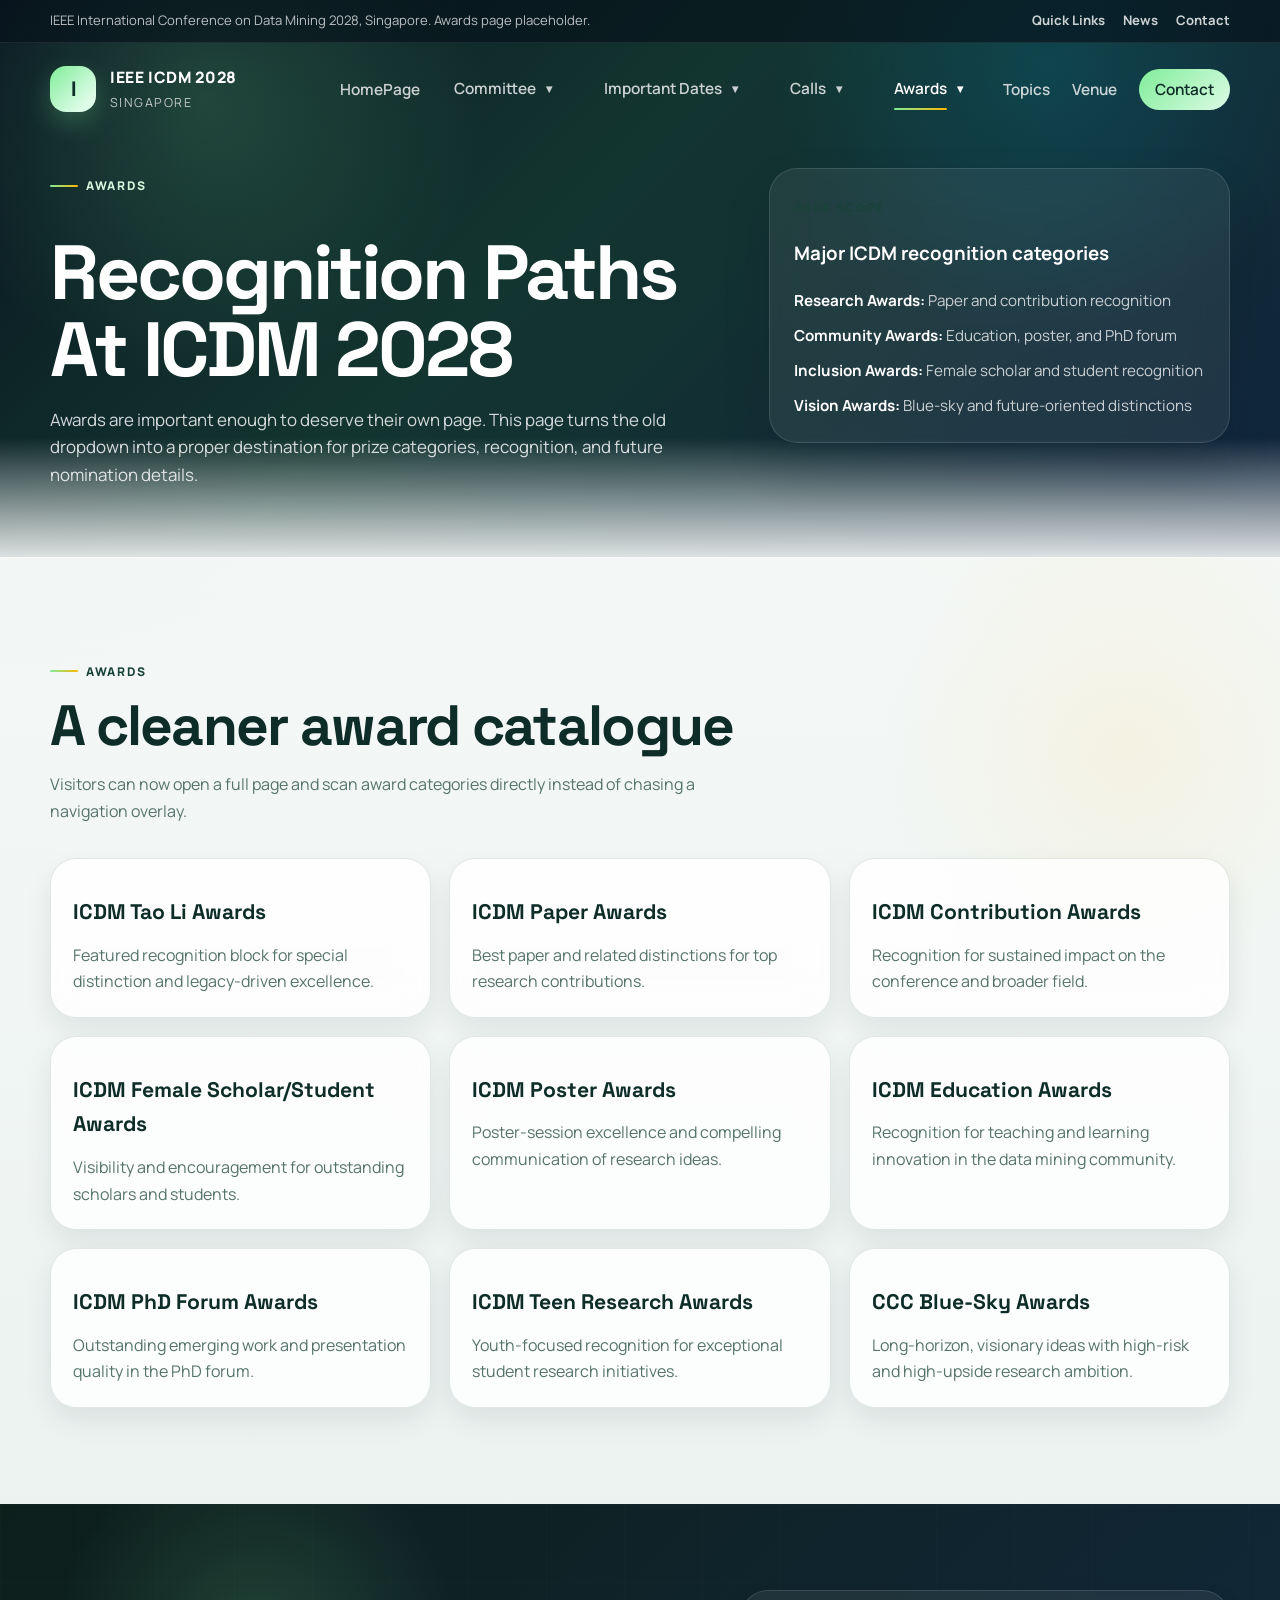
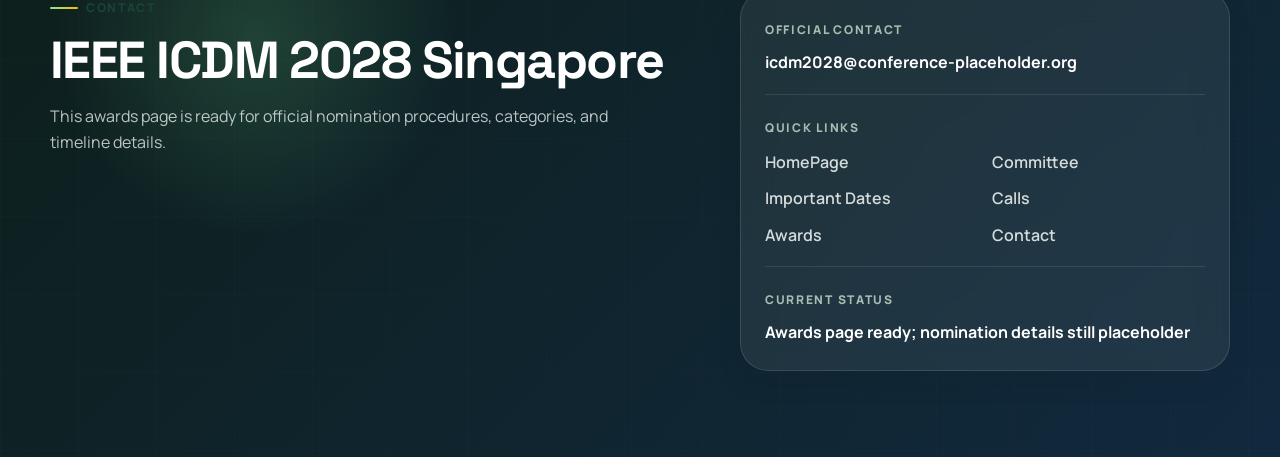
==== awards.html @ 5e73f650 "Add files via upload" ====
<!DOCTYPE html>
<html lang="en">
<head>
  <meta charset="UTF-8">
  <meta name="viewport" content="width=device-width, initial-scale=1.0">
  <meta name="description" content="Awards page for the ICDM 2028 Singapore website concept.">
  <title>ICDM 2028 | Awards</title>
  <link rel="preconnect" href="https://fonts.googleapis.com">
  <link rel="preconnect" href="https://fonts.gstatic.com" crossorigin>
  <link href="https://fonts.googleapis.com/css2?family=Manrope:wght@400;500;600;700;800&family=Space+Grotesk:wght@500;700&display=swap" rel="stylesheet">
  <link rel="stylesheet" href="./styles.css">
</head>
<body>
  <div class="site-shell">
    <header class="site-header" id="top">
      <div class="utility-bar">
        <div class="container utility-inner">
          <p class="utility-copy">IEEE International Conference on Data Mining 2028, Singapore. Awards page placeholder.</p>
          <div class="utility-links">
            <a href="./index.html#quick-links">Quick Links</a>
            <a href="./index.html#news">News</a>
            <a href="./contact.html">Contact</a>
          </div>
        </div>
      </div>
      <div class="container header-inner">
        <a class="brand" href="./index.html" aria-label="ICDM 2028 home">
          <span class="brand-mark">I</span>
          <span class="brand-text">
            <strong>IEEE ICDM 2028</strong>
            <span>Singapore</span>
          </span>
        </a>
        <button class="menu-toggle" type="button" aria-expanded="false" aria-controls="site-nav">
          <span></span>
          <span></span>
          <span></span>
          <span class="sr-only">Toggle navigation</span>
        </button>
        <nav class="site-nav" id="site-nav" aria-label="Primary">
          <ul class="nav-list">
            <li class="nav-item"><a class="nav-link" href="./index.html">HomePage</a></li>
            <li class="nav-item has-menu">
              <div class="nav-combo">
                <a class="nav-link nav-link-parent" href="./committee.html">Committee</a>
                <button class="nav-caret submenu-toggle" type="button" aria-expanded="false" aria-label="Open Committee menu">&#9662;</button>
              </div>
              <div class="nav-dropdown">
                <a href="./committee.html#organization-committee">Organization Committee</a>
                <a href="./committee.html#steering-committee">Steering Committee</a>
                <a href="./committee.html#award-committee">Award Committee</a>
                <a href="./committee.html#local-committee">Local Committee</a>
                <a href="./committee.html#program-committee">Program Committee</a>
              </div>
            </li>
            <li class="nav-item has-menu">
              <div class="nav-combo">
                <a class="nav-link nav-link-parent" href="./important-dates.html">Important Dates</a>
                <button class="nav-caret submenu-toggle" type="button" aria-expanded="false" aria-label="Open Important Dates menu">&#9662;</button>
              </div>
              <div class="nav-dropdown">
                <a href="./important-dates.html#main-conference">Main Conference</a>
                <a href="./important-dates.html#workshops">Workshops</a>
                <a href="./important-dates.html#tutorials">Tutorials</a>
                <a href="./important-dates.html#demonstrations">Demonstrations</a>
              </div>
            </li>
            <li class="nav-item has-menu">
              <div class="nav-combo">
                <a class="nav-link nav-link-parent" href="./calls.html">Calls</a>
                <button class="nav-caret submenu-toggle" type="button" aria-expanded="false" aria-label="Open Calls menu">&#9662;</button>
              </div>
              <div class="nav-dropdown nav-dropdown-wide">
                <a href="./calls.html#call-for-research-track-papers">Call for Research Track Papers</a>
                <a href="./calls.html#call-for-applied-track-papers">Call for Applied Track Papers</a>
                <a href="./calls.html#call-for-workshops">Call for Workshops</a>
                <a href="./calls.html#call-for-tutorials">Call for Tutorials</a>
                <a href="./calls.html#call-for-demos">Call for Demos</a>
                <a href="./calls.html#call-for-bluesky-track-papers">Call for BlueSky Track Papers</a>
                <a href="./calls.html#call-for-phd-forum">Call for PhD Forum</a>
                <a href="./calls.html#call-for-education-forum">Call for Education Forum</a>
                <a href="./calls.html#call-for-teen-research-symposium-en">Call for Teen Research Symposium (EN)</a>
                <a href="./calls.html#call-for-teen-research-symposium-cn">Call for Teen Research Symposium (CN)</a>
                <a href="./calls.html#call-for-sponsorship-en">Call for Sponsorship (EN)</a>
                <a href="./calls.html#call-for-sponsorship-cn">Call for Sponsorship (CN)</a>
                <a href="./calls.html#call-for-paper-poster-png">Call for Paper Poster (png)</a>
              </div>
            </li>
            <li class="nav-item has-menu">
              <div class="nav-combo">
                <a class="nav-link nav-link-parent" href="./awards.html">Awards</a>
                <button class="nav-caret submenu-toggle" type="button" aria-expanded="false" aria-label="Open Awards menu">&#9662;</button>
              </div>
              <div class="nav-dropdown nav-dropdown-wide">
                <a href="./awards.html#icdm-tao-li-awards">ICDM Tao Li Awards</a>
                <a href="./awards.html#icdm-paper-awards">ICDM Paper Awards</a>
                <a href="./awards.html#icdm-contribution-awards">ICDM Contribution Awards</a>
                <a href="./awards.html#icdm-female-scholar-student-awards">ICDM Female Scholar/Student Awards</a>
                <a href="./awards.html#icdm-poster-awards">ICDM Poster Awards</a>
                <a href="./awards.html#icdm-education-awards">ICDM Education Awards</a>
                <a href="./awards.html#icdm-phd-forum-awards">ICDM PhD Forum Awards</a>
                <a href="./awards.html#icdm-teen-research-awards">ICDM Teen Research Awards</a>
                <a href="./awards.html#ccc-blue-sky-awards">CCC Blue-Sky Awards</a>
              </div>
            </li>
            <li class="nav-item"><a class="nav-link" href="./topics.html">Topics</a></li>
            <li class="nav-item"><a class="nav-link" href="./venue.html">Venue</a></li>
            <li class="nav-item"><a class="nav-link nav-link-accent" href="./contact.html">Contact</a></li>
          </ul>
        </nav>
      </div>
    </header>

    <main>
      <section class="page-hero">
        <div class="container page-hero-layout">
          <div>
            <span class="eyebrow">Awards</span>
            <h1 class="page-title">Recognition Paths At ICDM 2028</h1>
            <p class="page-lead">
              Awards are important enough to deserve their own page. This page turns the old dropdown into
              a proper destination for prize categories, recognition, and future nomination details.
            </p>
          </div>
          <aside class="page-summary-card">
            <span class="mini-label">Page Scope</span>
            <h3>Major ICDM recognition categories</h3>
            <ul class="meta-list">
              <li><strong>Research Awards:</strong> Paper and contribution recognition</li>
              <li><strong>Community Awards:</strong> Education, poster, and PhD forum</li>
              <li><strong>Inclusion Awards:</strong> Female scholar and student recognition</li>
              <li><strong>Vision Awards:</strong> Blue-sky and future-oriented distinctions</li>
            </ul>
          </aside>
        </div>
      </section>

      <section class="section section-awards">
        <div class="container">
          <div class="section-head" data-reveal>
            <span class="section-kicker">Awards</span>
            <h2 class="section-title">A cleaner award catalogue</h2>
            <p class="section-copy">Visitors can now open a full page and scan award categories directly instead of chasing a navigation overlay.</p>
          </div>
          <div class="award-grid">
            <article class="award-card" id="icdm-tao-li-awards" data-reveal><h3>ICDM Tao Li Awards</h3><p>Featured recognition block for special distinction and legacy-driven excellence.</p></article>
            <article class="award-card" id="icdm-paper-awards" data-reveal><h3>ICDM Paper Awards</h3><p>Best paper and related distinctions for top research contributions.</p></article>
            <article class="award-card" id="icdm-contribution-awards" data-reveal><h3>ICDM Contribution Awards</h3><p>Recognition for sustained impact on the conference and broader field.</p></article>
            <article class="award-card" id="icdm-female-scholar-student-awards" data-reveal><h3>ICDM Female Scholar/Student Awards</h3><p>Visibility and encouragement for outstanding scholars and students.</p></article>
            <article class="award-card" id="icdm-poster-awards" data-reveal><h3>ICDM Poster Awards</h3><p>Poster-session excellence and compelling communication of research ideas.</p></article>
            <article class="award-card" id="icdm-education-awards" data-reveal><h3>ICDM Education Awards</h3><p>Recognition for teaching and learning innovation in the data mining community.</p></article>
            <article class="award-card" id="icdm-phd-forum-awards" data-reveal><h3>ICDM PhD Forum Awards</h3><p>Outstanding emerging work and presentation quality in the PhD forum.</p></article>
            <article class="award-card" id="icdm-teen-research-awards" data-reveal><h3>ICDM Teen Research Awards</h3><p>Youth-focused recognition for exceptional student research initiatives.</p></article>
            <article class="award-card" id="ccc-blue-sky-awards" data-reveal><h3>CCC Blue-Sky Awards</h3><p>Long-horizon, visionary ideas with high-risk and high-upside research ambition.</p></article>
          </div>
        </div>
      </section>
    </main>

    <footer class="site-footer">
      <div class="container footer-grid">
        <div class="footer-copy">
          <span class="section-kicker">Contact</span>
          <h2>IEEE ICDM 2028 Singapore</h2>
          <p>This awards page is ready for official nomination procedures, categories, and timeline details.</p>
        </div>
        <div class="footer-panel">
          <div class="footer-item">
            <span class="footer-label">Official Contact</span>
            <strong>icdm2028@conference-placeholder.org</strong>
          </div>
          <div class="footer-item">
            <span class="footer-label">Quick Links</span>
            <div class="footer-links">
              <a href="./index.html">HomePage</a>
              <a href="./committee.html">Committee</a>
              <a href="./important-dates.html">Important Dates</a>
              <a href="./calls.html">Calls</a>
              <a href="./awards.html">Awards</a>
              <a href="./contact.html">Contact</a>
            </div>
          </div>
          <div class="footer-item">
            <span class="footer-label">Current Status</span>
            <strong>Awards page ready; nomination details still placeholder</strong>
          </div>
        </div>
      </div>
    </footer>
  </div>
  <script src="./script.js"></script>
</body>
</html>
---- styles.css ----
:root {
  --bg: #f4f7f6;
  --bg-soft: #e7f0ed;
  --bg-card: rgba(255, 255, 255, 0.82);
  --surface: #ffffff;
  --line: rgba(26, 67, 58, 0.12);
  --line-strong: rgba(26, 67, 58, 0.2);
  --text: #152521;
  --muted: #56736b;
  --forest: #1a433a;
  --forest-deep: #0f2d28;
  --navy: #0a192f;
  --mint: #80ed99;
  --aqua: #00b4d8;
  --gold: #ffb703;
  --shadow: 0 24px 48px rgba(8, 22, 32, 0.14);
  --shadow-soft: 0 12px 28px rgba(8, 22, 32, 0.08);
  --container: min(1180px, calc(100% - 48px));
}

*,
*::before,
*::after {
  box-sizing: border-box;
}

html {
  scroll-behavior: smooth;
}

body {
  margin: 0;
  font-family: "Manrope", sans-serif;
  color: var(--text);
  background:
    radial-gradient(circle at top left, rgba(91, 201, 140, 0.12), transparent 28%),
    radial-gradient(circle at 86% 14%, rgba(244, 211, 94, 0.07), transparent 18%),
    linear-gradient(180deg, #f7faf9 0%, var(--bg) 22%, var(--bg-soft) 100%);
  line-height: 1.65;
  -webkit-font-smoothing: antialiased;
  text-rendering: optimizeLegibility;
}

body.nav-open {
  overflow: hidden;
}

a {
  color: inherit;
  text-decoration: none;
}

button {
  font: inherit;
}

svg {
  display: block;
  width: 100%;
  height: auto;
}

.sr-only {
  position: absolute;
  width: 1px;
  height: 1px;
  padding: 0;
  margin: -1px;
  overflow: hidden;
  clip: rect(0, 0, 0, 0);
  border: 0;
}

.container {
  width: var(--container);
  margin: 0 auto;
}

.site-shell {
  overflow: clip;
}

.site-header {
  position: fixed;
  inset: 0 0 auto;
  z-index: 30;
  transition: background-color 180ms ease, box-shadow 180ms ease, backdrop-filter 180ms ease;
}

.site-header.is-scrolled {
  background: rgba(8, 20, 31, 0.74);
  box-shadow: 0 10px 30px rgba(0, 0, 0, 0.16);
  backdrop-filter: blur(16px);
}

.utility-bar {
  border-bottom: 1px solid rgba(255, 255, 255, 0.08);
  background: rgba(6, 16, 25, 0.64);
}

.utility-inner {
  display: flex;
  align-items: center;
  justify-content: space-between;
  gap: 18px;
  min-height: 42px;
}

.utility-copy {
  margin: 0;
  color: rgba(255, 255, 255, 0.72);
  font-size: 0.82rem;
}

.utility-links {
  display: flex;
  align-items: center;
  gap: 18px;
}

.utility-links a {
  color: rgba(255, 255, 255, 0.8);
  font-size: 0.82rem;
  font-weight: 700;
}

.header-inner {
  display: flex;
  align-items: center;
  justify-content: space-between;
  gap: 20px;
  min-height: 92px;
}

.brand {
  display: inline-flex;
  align-items: center;
  gap: 14px;
  color: #fff;
}

.brand-mark {
  display: inline-grid;
  place-items: center;
  width: 46px;
  height: 46px;
  border-radius: 16px;
  font-family: "Space Grotesk", sans-serif;
  font-size: 1.3rem;
  font-weight: 700;
  color: var(--forest-deep);
  background: linear-gradient(135deg, var(--mint), #dcfce7 78%);
  box-shadow: 0 10px 24px rgba(128, 237, 153, 0.24);
}

.brand-text {
  display: flex;
  flex-direction: column;
  gap: 2px;
}

.brand-text strong {
  font-size: 0.98rem;
  font-weight: 800;
  letter-spacing: 0.04em;
}

.brand-text span {
  font-size: 0.78rem;
  color: rgba(255, 255, 255, 0.72);
  letter-spacing: 0.12em;
  text-transform: uppercase;
}

.site-nav {
  display: flex;
  align-items: center;
}

.nav-list {
  display: flex;
  align-items: center;
  gap: 22px;
  margin: 0;
  padding: 0;
  list-style: none;
}

.nav-item {
  position: relative;
}

.nav-item.has-menu {
  z-index: 2;
}

.nav-item.has-menu::after {
  content: "";
  position: absolute;
  left: 0;
  right: 0;
  top: 100%;
  height: 18px;
  background: transparent;
}

.nav-combo {
  display: flex;
  align-items: center;
  gap: 4px;
  padding: 10px 12px;
  border-radius: 14px;
  transition: background-color 180ms ease;
}

.nav-item.has-menu:hover .nav-combo,
.nav-item.has-menu:focus-within .nav-combo,
.nav-item.has-menu.is-open .nav-combo {
  background: rgba(255, 255, 255, 0.08);
}

.submenu-toggle {
  border: 0;
  padding: 0;
  background: transparent;
  cursor: pointer;
}

.nav-caret {
  display: inline-flex;
  align-items: center;
  justify-content: center;
  min-width: 18px;
  color: rgba(255, 255, 255, 0.78);
  font-size: 0.72rem;
  font-weight: 800;
  transition: color 180ms ease, transform 180ms ease;
}

.nav-item.has-menu:hover .nav-caret,
.nav-item.has-menu:focus-within .nav-caret,
.nav-item.has-menu.is-open .nav-caret,
.nav-link-parent[aria-current="page"] + .nav-caret {
  color: #fff;
}

.nav-item.has-menu.is-open .nav-caret {
  transform: rotate(180deg);
}

.nav-dropdown {
  position: absolute;
  top: calc(100% + 8px);
  right: 0;
  display: grid;
  gap: 6px;
  min-width: 270px;
  padding: 16px;
  border: 1px solid rgba(255, 255, 255, 0.1);
  border-radius: 20px;
  background: rgba(9, 21, 31, 0.96);
  box-shadow: 0 24px 50px rgba(0, 0, 0, 0.28);
  backdrop-filter: blur(20px);
  opacity: 0;
  visibility: hidden;
  pointer-events: none;
  transform: translateY(4px);
  transition: opacity 180ms ease, transform 180ms ease, visibility 180ms ease;
}

.nav-dropdown a {
  display: block;
  padding: 10px 12px;
  border-radius: 14px;
  color: rgba(255, 255, 255, 0.84);
  font-size: 0.9rem;
  font-weight: 600;
}

.nav-dropdown a:hover,
.nav-dropdown a:focus-visible {
  background: rgba(128, 237, 153, 0.08);
  color: #fff;
}

.nav-dropdown-wide {
  min-width: 360px;
}

.nav-item.has-menu:hover .nav-dropdown,
.nav-item.has-menu:focus-within .nav-dropdown,
.nav-item.has-menu.is-open .nav-dropdown {
  opacity: 1;
  visibility: visible;
  pointer-events: auto;
  transform: translateY(0);
}

.nav-link {
  position: relative;
  color: rgba(255, 255, 255, 0.78);
  font-size: 0.96rem;
  font-weight: 600;
  transition: color 180ms ease;
}

.nav-link::after {
  content: "";
  position: absolute;
  left: 0;
  right: 0;
  bottom: -8px;
  height: 2px;
  border-radius: 999px;
  background: linear-gradient(90deg, var(--mint), var(--gold));
  transform: scaleX(0);
  transform-origin: left;
  transition: transform 180ms ease;
}

.nav-link:hover,
.nav-link:focus-visible,
.nav-link[aria-current="page"] {
  color: #fff;
}

.nav-link:hover::after,
.nav-link:focus-visible::after,
.nav-link[aria-current="page"]::after {
  transform: scaleX(1);
}

.nav-link-accent {
  padding: 10px 16px;
  border-radius: 999px;
  color: var(--forest-deep);
  background: linear-gradient(135deg, var(--mint), #ddfbe6);
}

.nav-link-accent[aria-current="page"] {
  color: var(--forest-deep);
}

.nav-link-accent::after {
  display: none;
}

.menu-toggle {
  display: none;
  width: 50px;
  height: 50px;
  border: 1px solid rgba(255, 255, 255, 0.14);
  border-radius: 16px;
  background: rgba(255, 255, 255, 0.04);
  cursor: pointer;
}

.menu-toggle span {
  display: block;
  width: 22px;
  height: 2px;
  margin: 5px auto;
  background: #fff;
  border-radius: 999px;
  transition: transform 180ms ease, opacity 180ms ease;
}

.hero {
  position: relative;
  min-height: auto;
  padding: 136px 0 72px;
  color: #fff;
  background:
    radial-gradient(circle at 18% 20%, rgba(128, 237, 153, 0.2), transparent 24%),
    radial-gradient(circle at 82% 18%, rgba(0, 180, 216, 0.18), transparent 26%),
    linear-gradient(135deg, #07131d 0%, #0f2f2a 42%, #0a192f 100%);
}

.hero::after {
  content: "";
  position: absolute;
  left: 0;
  right: 0;
  bottom: -1px;
  height: 160px;
  background:
    linear-gradient(180deg, rgba(7, 19, 29, 0) 0%, rgba(7, 19, 29, 0.14) 36%, rgba(244, 247, 246, 0.9) 100%),
    radial-gradient(120% 180px at 50% 100%, rgba(128, 237, 153, 0.18), transparent 58%);
  pointer-events: none;
}

.hero-grid {
  position: absolute;
  inset: 0;
  background-image:
    linear-gradient(rgba(255, 255, 255, 0.05) 1px, transparent 1px),
    linear-gradient(90deg, rgba(255, 255, 255, 0.05) 1px, transparent 1px);
  background-size: 72px 72px;
  mask-image: linear-gradient(180deg, rgba(0, 0, 0, 0.78), transparent 86%);
  opacity: 0.45;
}

.hero-orbit {
  position: absolute;
  border-radius: 999px;
  border: 1px solid rgba(128, 237, 153, 0.12);
}

.hero-orbit-a {
  top: 88px;
  right: 12%;
  width: 380px;
  height: 380px;
}

.hero-orbit-b {
  left: -80px;
  bottom: 120px;
  width: 280px;
  height: 280px;
}

.hero-layout {
  position: relative;
  z-index: 2;
  display: grid;
  grid-template-columns: minmax(0, 1.02fr) minmax(0, 0.98fr);
  gap: 46px;
  align-items: center;
}

.hero-banner {
  position: relative;
  z-index: 2;
  min-height: min(860px, calc(100vh - 34px));
  overflow: hidden;
  border: 1px solid rgba(255, 255, 255, 0.12);
  border-radius: 0 0 34px 34px;
  background:
    linear-gradient(135deg, rgba(8, 22, 31, 0.94), rgba(12, 39, 33, 0.92));
  box-shadow: var(--shadow);
}

.hero-banner::before {
  content: "";
  position: absolute;
  inset: 0;
  background:
    linear-gradient(90deg, rgba(18, 56, 46, 0.42) 0%, rgba(18, 56, 46, 0.16) 44%, rgba(10, 25, 47, 0.14) 100%),
    radial-gradient(circle at 84% 18%, rgba(255, 183, 3, 0.16), transparent 18%);
  pointer-events: none;
}

.hero-banner-media,
.hero-banner-shade {
  position: absolute;
  inset: 0;
}

.hero-banner-media {
  overflow: hidden;
}

.hero-slide {
  position: absolute;
  inset: 0;
  margin: 0;
  opacity: 0;
  transition: opacity 520ms ease;
  background:
    linear-gradient(180deg, rgba(8, 18, 26, 0.08), rgba(8, 18, 26, 0.18)),
    var(--slide-image),
    url("./assets/images/singapore-marina-fallback.svg");
  background-size: cover, cover, cover;
  background-position: center, center 44%, center;
}

.hero-slide.is-active {
  opacity: 1;
}

.hero-slide figcaption {
  position: absolute;
  left: 24px;
  top: 24px;
  z-index: 1;
  padding: 10px 14px;
  border-radius: 999px;
  color: rgba(255, 255, 255, 0.9);
  font-size: 0.82rem;
  font-weight: 700;
  background: rgba(9, 21, 31, 0.5);
  border: 1px solid rgba(255, 255, 255, 0.12);
  backdrop-filter: blur(14px);
}

.hero-banner-photo {
  display: block;
  width: 100%;
  height: 100%;
  object-fit: contain;
  object-position: center 58%;
  transform: scale(0.93);
  opacity: 0.98;
}

.hero-banner-shade {
  background:
    linear-gradient(180deg, rgba(7, 19, 29, 0.08) 0%, rgba(7, 19, 29, 0.34) 38%, rgba(7, 19, 29, 0.74) 76%, rgba(7, 19, 29, 0.9) 100%),
    linear-gradient(90deg, rgba(8, 24, 20, 0.34) 0%, rgba(8, 24, 20, 0.16) 44%, rgba(8, 24, 20, 0.28) 100%);
}

.hero-slider-controls {
  position: absolute;
  right: 24px;
  top: 24px;
  z-index: 2;
  display: flex;
  align-items: center;
  gap: 10px;
  padding: 8px 10px;
  border-radius: 999px;
  background: rgba(9, 21, 31, 0.42);
  border: 1px solid rgba(255, 255, 255, 0.12);
  backdrop-filter: blur(14px);
}

.hero-slider-btn {
  width: 38px;
  height: 38px;
  border: 0;
  border-radius: 999px;
  color: #fff;
  background: rgba(255, 255, 255, 0.08);
  cursor: pointer;
  transition: background-color 180ms ease, transform 180ms ease;
}

.hero-slider-btn:hover,
.hero-slider-btn:focus-visible {
  background: rgba(255, 255, 255, 0.18);
  transform: translateY(-1px);
}

.hero-slider-dots {
  display: flex;
  align-items: center;
  gap: 8px;
}

.hero-slider-dot {
  width: 10px;
  height: 10px;
  padding: 0;
  border: 0;
  border-radius: 999px;
  background: rgba(255, 255, 255, 0.34);
  cursor: pointer;
  transition: transform 180ms ease, background-color 180ms ease;
}

.hero-slider-dot.is-active,
.hero-slider-dot[aria-current="true"] {
  background: var(--mint);
  transform: scale(1.18);
}

.hero-banner-inner {
  position: relative;
  z-index: 1;
  display: flex;
  flex-direction: column;
  justify-content: flex-end;
  min-height: inherit;
  padding: 152px 0 34px;
}

.hero-banner-copy,
.hero-stats {
  position: relative;
  z-index: 1;
}

.hero-banner-copy {
  max-width: 860px;
  margin: 0 auto;
  text-align: center;
  text-shadow: 0 10px 24px rgba(0, 0, 0, 0.32);
}

.hero-banner .eyebrow {
  justify-content: center;
  color: #f0fff4;
}

.hero-banner-copy h1 {
  margin: 0;
  font-family: "Space Grotesk", sans-serif;
  font-size: clamp(3.7rem, 8vw, 6.4rem);
  line-height: 0.98;
  letter-spacing: -0.04em;
}

.hero-tagline {
  margin: 20px auto 0;
  color: rgba(255, 255, 255, 0.92);
  font-size: clamp(1.2rem, 2vw, 1.75rem);
  font-weight: 500;
}

.hero-place {
  display: grid;
  gap: 6px;
  margin-top: 28px;
}

.hero-place strong,
.hero-place span {
  display: block;
  color: #fff;
  font-family: "Space Grotesk", sans-serif;
  font-size: clamp(1.4rem, 3vw, 2.3rem);
  font-weight: 700;
}

.hero-place span {
  font-size: clamp(1.2rem, 2.6vw, 1.95rem);
  font-weight: 600;
}

.eyebrow,
.section-kicker,
.mini-label,
.map-label,
.pill,
.news-date,
.stat-label,
.footer-label {
  display: inline-flex;
  align-items: center;
  gap: 8px;
  letter-spacing: 0.14em;
  text-transform: uppercase;
  font-size: 0.75rem;
  font-weight: 800;
}

.eyebrow {
  margin-bottom: 20px;
  color: #d6f7de;
}

.eyebrow::before,
.section-kicker::before {
  content: "";
  width: 28px;
  height: 2px;
  border-radius: 999px;
  background: linear-gradient(90deg, var(--mint), var(--gold));
}

.hero-copy h1,
.section-title,
.overview-card h3,
.topic-card h3,
.timeline-body h3,
.call-card h3,
.travel-card h3,
.news-card h3,
.footer-copy h2 {
  margin: 0;
  font-family: "Space Grotesk", sans-serif;
  line-height: 1.02;
  letter-spacing: -0.03em;
}

.hero-copy h1 {
  max-width: 11ch;
  font-size: clamp(3.2rem, 8vw, 6.2rem);
}

.hero-copy h1 span {
  display: block;
  margin-top: 14px;
  color: transparent;
  background: linear-gradient(135deg, #ecfff1 8%, var(--mint) 42%, #7fe7ff 72%, var(--gold) 100%);
  -webkit-background-clip: text;
  background-clip: text;
}

.hero-lead {
  max-width: 61ch;
  margin: 26px 0 0;
  color: rgba(255, 255, 255, 0.82);
  font-size: 1.08rem;
}

.hero-banner .hero-lead {
  margin: 20px auto 0;
  color: rgba(255, 255, 255, 0.86);
}

.hero-actions {
  display: flex;
  flex-wrap: wrap;
  gap: 16px;
  margin-top: 34px;
}

.hero-banner .hero-actions {
  justify-content: center;
}

.btn {
  position: relative;
  display: inline-flex;
  align-items: center;
  justify-content: center;
  min-height: 52px;
  padding: 0 22px;
  border-radius: 999px;
  font-weight: 700;
  overflow: hidden;
  isolation: isolate;
  transition: transform 180ms ease, box-shadow 180ms ease;
}

.btn::before {
  content: "";
  position: absolute;
  inset: 0;
  transform: translateX(-110%);
  background: linear-gradient(120deg, transparent 0%, rgba(255, 255, 255, 0.3) 46%, transparent 100%);
  transition: transform 240ms ease;
}

.btn:hover,
.btn:focus-visible {
  transform: translateY(-2px);
}

.btn:hover::before,
.btn:focus-visible::before {
  transform: translateX(110%);
}

.btn-primary {
  color: var(--forest-deep);
  background: linear-gradient(135deg, #dffbe7 0%, var(--mint) 60%, #67e8f9 100%);
  box-shadow: 0 18px 36px rgba(128, 237, 153, 0.26);
}

.btn-secondary {
  border: 1px solid rgba(255, 255, 255, 0.16);
  color: #fff;
  background: rgba(255, 255, 255, 0.06);
  backdrop-filter: blur(14px);
}

.hero-stats {
  display: grid;
  grid-template-columns: repeat(3, minmax(0, 1fr));
  gap: 16px;
  margin-top: 42px;
}

.hero-banner .hero-stats {
  margin-top: 42px;
}

.stat-card {
  padding: 20px;
  border: 1px solid rgba(255, 255, 255, 0.12);
  border-radius: 24px;
  background: rgba(255, 255, 255, 0.06);
  backdrop-filter: blur(14px);
  box-shadow: var(--shadow-soft);
}

.stat-card strong {
  display: block;
  margin-top: 8px;
  font-size: 1.15rem;
}

.stat-card p {
  margin: 10px 0 0;
  color: rgba(255, 255, 255, 0.7);
  font-size: 0.92rem;
}

.stat-card-highlight {
  background: linear-gradient(180deg, rgba(255, 183, 3, 0.12), rgba(255, 255, 255, 0.08));
}

.hero-banner .stat-card {
  background: rgba(9, 21, 31, 0.46);
  backdrop-filter: blur(10px);
}

.visual-panel,
.visual-note {
  border: 1px solid rgba(255, 255, 255, 0.12);
  background: rgba(255, 255, 255, 0.06);
  backdrop-filter: blur(18px);
  box-shadow: var(--shadow);
}

.visual-panel {
  display: flex;
  flex-wrap: wrap;
  gap: 10px;
  padding: 18px;
  border-radius: 24px 24px 18px 18px;
}

.visual-chip {
  padding: 8px 12px;
  border-radius: 999px;
  color: rgba(255, 255, 255, 0.9);
  background: rgba(255, 255, 255, 0.08);
  font-size: 0.82rem;
  font-weight: 700;
}

.hero-photo-stack {
  position: relative;
  display: grid;
  gap: 16px;
  margin-top: 14px;
}

.hero-photo {
  margin: 0;
  overflow: hidden;
  border: 1px solid rgba(255, 255, 255, 0.12);
  box-shadow: var(--shadow);
  background: rgba(255, 255, 255, 0.06);
}

.hero-photo img {
  display: block;
  width: 100%;
  height: 100%;
  object-fit: cover;
}

.hero-photo-main {
  height: 390px;
  border-radius: 30px;
}

.hero-photo-landscape {
  position: relative;
}

.hero-photo-side {
  position: absolute;
  right: -22px;
  bottom: -34px;
  width: 44%;
  height: 208px;
  border-radius: 26px;
}

.hero-photo-caption {
  position: absolute;
  left: 20px;
  right: 20px;
  bottom: 22px;
  z-index: 1;
  padding: 16px 18px;
  border-radius: 20px;
  border: 1px solid rgba(255, 255, 255, 0.12);
  background: linear-gradient(180deg, rgba(9, 21, 31, 0.32), rgba(9, 21, 31, 0.68));
  backdrop-filter: blur(16px);
  box-shadow: var(--shadow-soft);
}

.hero-photo-caption strong {
  display: block;
  color: #fff;
  font-size: 1rem;
}

.hero-photo-caption p {
  margin: 8px 0 0;
  color: rgba(255, 255, 255, 0.78);
  font-size: 0.92rem;
}

.hero-graphic {
  margin-top: 14px;
  padding: 18px;
  border-radius: 28px;
  border: 1px solid rgba(255, 255, 255, 0.12);
  background:
    radial-gradient(circle at 16% 24%, rgba(128, 237, 153, 0.14), transparent 22%),
    linear-gradient(180deg, rgba(255, 255, 255, 0.06), rgba(255, 255, 255, 0.03));
  backdrop-filter: blur(18px);
  box-shadow: var(--shadow);
}

.graphic-silhouette rect,
.graphic-marina rect,
.graphic-marina path,
.graphic-tree path,
.graphic-wheel circle,
.graphic-wheel path,
.graphic-ground {
  fill: rgba(255, 255, 255, 0.08);
  stroke: rgba(255, 255, 255, 0.42);
  stroke-width: 2;
}

.graphic-tree path:last-child,
.graphic-tree path:nth-child(3),
.graphic-tree path:nth-child(4) {
  fill: none;
}

.graphic-network circle {
  fill: var(--mint);
  stroke: rgba(255, 255, 255, 0.5);
  stroke-width: 1.4;
}

.network-line {
  fill: none;
  stroke: url(#lineGlow);
  stroke-width: 2.3;
  stroke-linecap: round;
  stroke-dasharray: 6 10;
  animation: networkPulse 16s linear infinite;
}

.visual-note {
  margin-top: 14px;
  padding: 18px 20px;
  border-radius: 18px 18px 28px 28px;
}

.visual-note strong {
  font-size: 1rem;
}

.visual-note p {
  margin: 8px 0 0;
  color: rgba(255, 255, 255, 0.74);
  font-size: 0.94rem;
}

.hero-landmarks {
  display: grid;
  grid-template-columns: repeat(3, minmax(0, 1fr));
  gap: 12px;
  margin-top: 14px;
}

.landmark-badge {
  padding: 16px 14px;
  border: 1px solid rgba(255, 255, 255, 0.12);
  border-radius: 22px;
  background: linear-gradient(180deg, rgba(255, 255, 255, 0.08), rgba(255, 255, 255, 0.04));
  backdrop-filter: blur(16px);
  box-shadow: var(--shadow-soft);
}

.landmark-badge svg {
  width: 92px;
}

.landmark-badge rect,
.landmark-badge svg > path:not(.badge-line):not(.badge-stroke) {
  fill: rgba(255, 255, 255, 0.08);
  stroke: rgba(236, 255, 241, 0.76);
  stroke-width: 1.8;
}

.badge-line {
  fill: none;
  stroke: rgba(255, 255, 255, 0.26);
  stroke-width: 1.5;
}

.badge-stroke {
  fill: none;
  stroke: rgba(128, 237, 153, 0.92);
  stroke-width: 2;
  stroke-linecap: round;
  stroke-linejoin: round;
}

.landmark-badge strong {
  display: block;
  margin-top: 12px;
  color: #fff;
  font-size: 0.94rem;
}

.notice-band {
  position: relative;
  z-index: 3;
  background: linear-gradient(135deg, rgba(26, 67, 58, 0.98), rgba(10, 25, 47, 0.96));
  border-top: 1px solid rgba(255, 255, 255, 0.08);
  border-bottom: 1px solid rgba(255, 255, 255, 0.08);
}

.notice-band p {
  margin: 0;
  padding: 18px 0;
  color: rgba(242, 249, 246, 0.86);
}

.notice-band strong {
  color: #fff8d5;
}

.page-hero {
  position: relative;
  padding: 168px 0 68px;
  color: #fff;
  background:
    radial-gradient(circle at 16% 18%, rgba(128, 237, 153, 0.18), transparent 24%),
    radial-gradient(circle at 82% 12%, rgba(0, 180, 216, 0.16), transparent 24%),
    linear-gradient(135deg, #081521 0%, #13352f 42%, #10243d 100%);
}

.page-hero::after {
  content: "";
  position: absolute;
  left: 0;
  right: 0;
  bottom: -1px;
  height: 120px;
  background:
    linear-gradient(180deg, rgba(8, 21, 33, 0) 0%, rgba(244, 247, 246, 0.9) 100%);
  pointer-events: none;
}

.page-hero-layout {
  position: relative;
  z-index: 1;
  display: grid;
  grid-template-columns: minmax(0, 1.08fr) minmax(300px, 0.72fr);
  gap: 28px;
  align-items: start;
}

.page-title {
  margin: 18px 0 0;
  font-family: "Space Grotesk", sans-serif;
  font-size: clamp(2.6rem, 7vw, 4.8rem);
  line-height: 1;
  letter-spacing: -0.04em;
}

.page-lead {
  max-width: 64ch;
  margin: 18px 0 0;
  color: rgba(255, 255, 255, 0.82);
  font-size: 1.06rem;
}

.page-summary-card {
  padding: 24px;
  border-radius: 28px;
  border: 1px solid rgba(255, 255, 255, 0.12);
  background: rgba(255, 255, 255, 0.07);
  box-shadow: var(--shadow);
  backdrop-filter: blur(18px);
}

.page-summary-card .meta-list li,
.page-summary-card p {
  color: rgba(255, 255, 255, 0.76);
}

.page-summary-card .meta-list strong {
  color: #fff;
}

.page-actions {
  display: flex;
  flex-wrap: wrap;
  gap: 14px;
  margin-top: 28px;
}

.section-note {
  max-width: 860px;
  margin-top: 20px;
  padding: 22px 24px;
  border-radius: 26px;
  background: rgba(255, 255, 255, 0.72);
  border: 1px solid var(--line);
  box-shadow: var(--shadow-soft);
}

.section-note p {
  margin: 0;
  color: var(--muted);
}

.section {
  position: relative;
  padding: 96px 0;
}

.section-overview {
  padding-top: 112px;
}

.section-head {
  max-width: 780px;
  margin-bottom: 34px;
}

.section-kicker {
  color: var(--forest);
}

.section-title {
  margin-top: 16px;
  font-size: clamp(2rem, 5vw, 3.55rem);
  color: var(--forest-deep);
}

.section-copy {
  max-width: 66ch;
  margin: 16px 0 0;
  color: var(--muted);
  font-size: 1rem;
}

.overview-grid {
  display: grid;
  grid-template-columns: minmax(0, 1.18fr) minmax(300px, 0.82fr);
  gap: 24px;
}

.overview-stack {
  display: grid;
  gap: 24px;
}

.overview-card,
.date-panel,
.committee-card,
.topic-card,
.timeline-content,
.call-card,
.award-card,
.travel-card,
.news-card,
.footer-panel,
.venue-map-card {
  background: var(--bg-card);
  border: 1px solid var(--line);
  box-shadow: var(--shadow-soft);
  backdrop-filter: blur(16px);
}

.overview-card {
  padding: 28px;
  border-radius: 32px;
}

.overview-card-main {
  background:
    linear-gradient(145deg, rgba(255, 255, 255, 0.82), rgba(240, 249, 245, 0.92)),
    var(--bg-card);
}

.overview-card h3 {
  font-size: 1.72rem;
  color: var(--forest-deep);
}

.overview-card p {
  margin: 16px 0 0;
  color: var(--muted);
}

.overview-card-accent {
  position: relative;
  overflow: hidden;
}

.overview-card-accent::before {
  content: "";
  position: absolute;
  inset: 0 auto 0 0;
  width: 6px;
  background: linear-gradient(180deg, var(--mint), var(--gold));
}

.mini-label {
  color: var(--forest);
}

.feature-list {
  margin: 18px 0 0;
  padding: 0;
  list-style: none;
  display: grid;
  gap: 12px;
}

.feature-list li {
  position: relative;
  padding-left: 18px;
  color: var(--text);
  font-weight: 600;
}

.feature-list li::before {
  content: "";
  position: absolute;
  left: 0;
  top: 0.7em;
  width: 8px;
  height: 8px;
  border-radius: 999px;
  background: linear-gradient(135deg, var(--mint), var(--gold));
  transform: translateY(-50%);
}

.section-topics {
  background:
    radial-gradient(circle at top right, rgba(0, 180, 216, 0.08), transparent 26%),
    linear-gradient(180deg, rgba(231, 240, 237, 0) 0%, rgba(255, 255, 255, 0.46) 100%);
}

.section-committee {
  background:
    radial-gradient(circle at 12% 18%, rgba(128, 237, 153, 0.08), transparent 18%),
    linear-gradient(180deg, rgba(255, 255, 255, 0.3), rgba(255, 255, 255, 0));
}

.committee-directory {
  background:
    radial-gradient(circle at 8% 12%, rgba(128, 237, 153, 0.08), transparent 18%),
    linear-gradient(180deg, rgba(255, 255, 255, 0.38), rgba(255, 255, 255, 0));
}

.committee-directory-layout {
  display: grid;
  grid-template-columns: minmax(260px, 0.34fr) minmax(0, 0.66fr);
  gap: 24px;
  align-items: start;
}

.committee-index-card,
.committee-block-card,
.committee-role-group {
  background: var(--bg-card);
  border: 1px solid var(--line);
  box-shadow: var(--shadow-soft);
  backdrop-filter: blur(16px);
}

.committee-index-card {
  position: sticky;
  top: 138px;
  padding: 24px;
  border-radius: 30px;
}

.committee-index-title {
  margin: 16px 0 0;
  font-family: "Space Grotesk", sans-serif;
  font-size: 1.8rem;
  line-height: 1.06;
  color: var(--forest-deep);
}

.committee-anchor-list {
  display: grid;
  gap: 12px;
  margin-top: 22px;
}

.committee-anchor-list a {
  display: block;
  padding: 12px 14px;
  border-radius: 16px;
  color: var(--forest-deep);
  font-weight: 700;
  background: rgba(128, 237, 153, 0.08);
  transition: transform 180ms ease, background-color 180ms ease;
}

.committee-anchor-list a:hover,
.committee-anchor-list a:focus-visible {
  transform: translateX(3px);
  background: rgba(128, 237, 153, 0.16);
}

.committee-source-copy {
  margin: 20px 0 0;
  color: var(--muted);
  font-size: 0.94rem;
}

.committee-sections {
  display: grid;
  gap: 24px;
}

.committee-block-card {
  padding: 28px;
  border-radius: 32px;
}

.committee-block-head {
  display: flex;
  align-items: end;
  justify-content: space-between;
  gap: 14px;
  margin-bottom: 14px;
}

.committee-block-kicker {
  display: inline-flex;
  align-items: center;
  gap: 8px;
  color: var(--forest);
  font-size: 0.75rem;
  font-weight: 800;
  letter-spacing: 0.14em;
  text-transform: uppercase;
}

.committee-block-kicker::before {
  content: "";
  width: 26px;
  height: 2px;
  border-radius: 999px;
  background: linear-gradient(90deg, var(--mint), var(--gold));
}

.committee-block-title {
  margin: 12px 0 0;
  font-family: "Space Grotesk", sans-serif;
  font-size: clamp(1.9rem, 4vw, 2.7rem);
  line-height: 1.04;
  color: var(--forest-deep);
}

.committee-block-total,
.committee-role-count {
  display: inline-flex;
  align-items: center;
  justify-content: center;
  border-radius: 999px;
  font-size: 0.78rem;
  font-weight: 800;
  letter-spacing: 0.08em;
  text-transform: uppercase;
}

.committee-block-total {
  padding: 9px 14px;
  color: var(--forest);
  background: rgba(26, 67, 58, 0.08);
}

.committee-block-copy {
  margin: 0 0 24px;
  color: var(--muted);
}

.committee-role-grid {
  display: grid;
  grid-template-columns: 1fr;
  gap: 16px;
}

.committee-role-group {
  padding: 20px;
  border-radius: 24px;
  background:
    linear-gradient(180deg, rgba(255, 255, 255, 0.82), rgba(244, 248, 247, 0.94));
}

.committee-role-group-full {
  grid-column: 1 / -1;
}

.committee-role-head {
  display: flex;
  align-items: center;
  justify-content: space-between;
  gap: 12px;
  margin-bottom: 18px;
  padding-left: 14px;
  border-left: 5px solid #2f5a50;
}

.committee-role-title {
  margin: 0;
  font-family: "Space Grotesk", sans-serif;
  font-size: 1.08rem;
  line-height: 1.15;
  color: var(--forest-deep);
}

.committee-role-count {
  min-width: 40px;
  padding: 6px 10px;
  color: var(--forest);
  background: rgba(128, 237, 153, 0.16);
}

.committee-member-list {
  margin: 0;
  padding: 0;
  list-style: none;
  display: grid;
  grid-template-columns: 1fr;
  gap: 10px;
}

.committee-member-list li {
  min-height: 0;
  padding: 12px 0 0;
  border-top: 1px solid rgba(26, 67, 58, 0.08);
  border-radius: 0;
  background: transparent;
  box-shadow: none;
}

.committee-member-list li:first-child {
  padding-top: 0;
  border-top: 0;
}

.committee-member-list strong {
  display: block;
  color: #204c43;
  font-size: 1rem;
  font-weight: 800;
}

.committee-member-list span {
  display: block;
  margin-top: 4px;
  color: var(--muted);
  font-size: 0.95rem;
  line-height: 1.5;
}

.committee-grid {
  display: grid;
  grid-template-columns: repeat(3, minmax(0, 1fr));
  gap: 18px;
}

.committee-card {
  padding: 24px;
  border-radius: 26px;
}

.committee-card-wide {
  grid-column: span 2;
}

.committee-label {
  display: inline-flex;
  font-size: 0.76rem;
  font-weight: 800;
  letter-spacing: 0.12em;
  text-transform: uppercase;
  color: var(--forest);
}

.committee-card h3,
.date-panel h3,
.award-card h3 {
  margin: 14px 0 0;
  font-family: "Space Grotesk", sans-serif;
  font-size: 1.32rem;
  color: var(--forest-deep);
}

.committee-card p,
.award-card p {
  margin: 12px 0 0;
  color: var(--muted);
}

.topic-grid {
  display: grid;
  grid-template-columns: repeat(3, minmax(0, 1fr));
  gap: 18px;
}

.topic-card {
  position: relative;
  min-height: 230px;
  padding: 24px 22px;
  border-radius: 26px;
  overflow: hidden;
  transition: transform 180ms ease, box-shadow 180ms ease, border-color 180ms ease;
}

.topic-card::before {
  content: "";
  position: absolute;
  left: 0;
  top: 0;
  width: 100%;
  height: 4px;
  background: linear-gradient(90deg, var(--mint), var(--aqua), var(--gold));
}

.topic-card:hover,
.topic-card:focus-within {
  transform: translateY(-6px);
  box-shadow: var(--shadow);
  border-color: var(--line-strong);
}

.topic-index {
  display: inline-flex;
  align-items: center;
  justify-content: center;
  width: 44px;
  height: 44px;
  border-radius: 14px;
  color: var(--forest-deep);
  font-family: "Space Grotesk", sans-serif;
  font-weight: 700;
  background: linear-gradient(135deg, rgba(128, 237, 153, 0.5), rgba(255, 183, 3, 0.28));
}

.topic-card h3 {
  margin-top: 18px;
  font-size: 1.36rem;
  color: var(--forest-deep);
}

.topic-card p {
  margin: 14px 0 0;
  color: var(--muted);
}

.section-dates {
  background:
    radial-gradient(circle at left center, rgba(128, 237, 153, 0.1), transparent 22%),
    linear-gradient(180deg, rgba(255, 255, 255, 0.55), rgba(231, 240, 237, 0.2));
}

.date-groups {
  display: grid;
  grid-template-columns: repeat(4, minmax(0, 1fr));
  gap: 18px;
  margin-bottom: 24px;
}

.date-panel {
  padding: 22px;
  border-radius: 26px;
}

.meta-list {
  margin: 14px 0 0;
  padding: 0;
  list-style: none;
  display: grid;
  gap: 10px;
}

.meta-list li {
  color: var(--muted);
  font-size: 0.95rem;
}

.meta-list strong {
  color: var(--text);
}

.timeline {
  position: relative;
  display: grid;
  gap: 18px;
  padding-left: 54px;
}

.timeline::before {
  content: "";
  position: absolute;
  left: 16px;
  top: 18px;
  bottom: 18px;
  width: 2px;
  border-radius: 999px;
  background: linear-gradient(180deg, rgba(128, 237, 153, 0.25), var(--mint), rgba(255, 183, 3, 0.55));
}

.timeline-item {
  position: relative;
}

.timeline-dot {
  position: absolute;
  left: -54px;
  top: 28px;
  width: 34px;
  height: 34px;
  border-radius: 999px;
  border: 6px solid var(--bg);
  background: var(--forest);
  box-shadow: 0 0 0 8px rgba(26, 67, 58, 0.06);
}

.timeline-content {
  display: grid;
  grid-template-columns: 148px minmax(0, 1fr) auto;
  gap: 22px;
  align-items: start;
  padding: 22px 24px;
  border-radius: 28px;
}

.timeline-date {
  color: var(--forest-deep);
  font-family: "Space Grotesk", sans-serif;
  font-size: 1rem;
  font-weight: 700;
}

.timeline-body h3 {
  font-size: 1.2rem;
  color: var(--forest-deep);
}

.timeline-body p {
  margin: 10px 0 0;
  color: var(--muted);
}

.timeline-status {
  align-self: center;
  padding: 9px 14px;
  border-radius: 999px;
  font-size: 0.8rem;
  font-weight: 800;
  letter-spacing: 0.08em;
  text-transform: uppercase;
  background: rgba(26, 67, 58, 0.08);
  color: var(--forest);
}

.timeline-item[data-state="done"] .timeline-dot {
  background: #c8d7d1;
}

.timeline-item[data-state="done"] .timeline-status {
  color: #607870;
  background: rgba(96, 120, 112, 0.12);
}

.timeline-item[data-state="live"] .timeline-dot {
  background: var(--gold);
  animation: pulseRing 1.8s infinite;
}

.timeline-item[data-state="live"] .timeline-status {
  color: #7d5800;
  background: rgba(255, 183, 3, 0.18);
}

.timeline-item[data-state="upcoming"] .timeline-dot {
  background: var(--mint);
}

.section-calls {
  background: linear-gradient(180deg, rgba(255, 255, 255, 0.24), rgba(255, 255, 255, 0));
}

.call-grid {
  display: grid;
  grid-template-columns: repeat(4, minmax(0, 1fr));
  gap: 18px;
}

.call-card {
  padding: 22px;
  border-radius: 26px;
  transition: transform 180ms ease, box-shadow 180ms ease;
}

.section-cta {
  display: flex;
  margin-top: 24px;
}

.section-awards {
  background:
    radial-gradient(circle at 88% 20%, rgba(255, 183, 3, 0.08), transparent 18%),
    linear-gradient(180deg, rgba(255, 255, 255, 0.12), rgba(255, 255, 255, 0));
}

.award-grid {
  display: grid;
  grid-template-columns: repeat(3, minmax(0, 1fr));
  gap: 18px;
}

.award-card {
  padding: 22px;
  border-radius: 26px;
}

.call-card:hover,
.call-card:focus-within {
  transform: translateY(-5px);
  box-shadow: var(--shadow);
}

.pill {
  color: var(--forest);
}

.call-card h3 {
  margin-top: 14px;
  font-size: 1.28rem;
  color: var(--forest-deep);
}

.call-card p {
  margin: 12px 0 0;
  color: var(--muted);
}

.section-venue {
  background:
    radial-gradient(circle at 88% 24%, rgba(255, 183, 3, 0.1), transparent 18%),
    linear-gradient(180deg, rgba(231, 240, 237, 0.28), rgba(255, 255, 255, 0.42));
}

.venue-grid {
  display: grid;
  grid-template-columns: minmax(0, 0.92fr) minmax(0, 1.08fr);
  gap: 28px;
  align-items: center;
}

.venue-map-card {
  padding: 24px;
  border-radius: 32px;
  background:
    radial-gradient(circle at 14% 18%, rgba(128, 237, 153, 0.14), transparent 20%),
    linear-gradient(180deg, rgba(255, 255, 255, 0.9), rgba(242, 248, 246, 0.96));
}

.map-label {
  color: var(--forest);
}

.venue-map-card svg {
  margin-top: 20px;
}

.venue-map-card text {
  fill: var(--forest-deep);
  font-family: "Space Grotesk", sans-serif;
  font-size: 14px;
  font-weight: 700;
}

.venue-map-card p {
  margin: 18px 0 0;
  color: var(--muted);
}

.travel-grid {
  display: grid;
  grid-template-columns: repeat(2, minmax(0, 1fr));
  gap: 18px;
}

.travel-card {
  padding: 22px;
  border-radius: 24px;
}

.travel-card h3 {
  font-size: 1.18rem;
  color: var(--forest-deep);
}

.travel-card p {
  margin: 12px 0 0;
  color: var(--muted);
}

.section-news {
  background:
    radial-gradient(circle at 6% 24%, rgba(0, 180, 216, 0.08), transparent 20%),
    linear-gradient(180deg, rgba(255, 255, 255, 0), rgba(255, 255, 255, 0.24));
}

.news-grid {
  display: grid;
  grid-template-columns: repeat(3, minmax(0, 1fr));
  gap: 18px;
}

.news-card {
  padding: 22px;
  border-radius: 26px;
}

.news-date {
  color: var(--forest);
}

.news-card h3 {
  margin-top: 16px;
  font-size: 1.24rem;
  color: var(--forest-deep);
}

.news-card p {
  margin: 12px 0 0;
  color: var(--muted);
}

.site-footer {
  position: relative;
  padding: 86px 0;
  color: #f2f7f5;
  background:
    radial-gradient(circle at 20% 24%, rgba(128, 237, 153, 0.16), transparent 18%),
    linear-gradient(135deg, #0d1f1b 0%, #11293e 100%);
}

.site-footer::before {
  content: "";
  position: absolute;
  inset: 0;
  background-image:
    linear-gradient(rgba(255, 255, 255, 0.045) 1px, transparent 1px),
    linear-gradient(90deg, rgba(255, 255, 255, 0.045) 1px, transparent 1px);
  background-size: 78px 78px;
  opacity: 0.3;
  pointer-events: none;
}

.footer-grid {
  position: relative;
  z-index: 1;
  display: grid;
  grid-template-columns: minmax(0, 1fr) minmax(300px, 0.74fr);
  gap: 28px;
  align-items: start;
}

.footer-copy h2 {
  margin-top: 16px;
  font-size: clamp(2rem, 5vw, 3.25rem);
  color: #fff;
}

.footer-copy p {
  max-width: 56ch;
  margin: 16px 0 0;
  color: rgba(242, 247, 245, 0.76);
}

.footer-panel {
  padding: 24px;
  border-radius: 28px;
  background: rgba(255, 255, 255, 0.07);
  border-color: rgba(255, 255, 255, 0.12);
}

.footer-item + .footer-item {
  margin-top: 18px;
  padding-top: 18px;
  border-top: 1px solid rgba(255, 255, 255, 0.1);
}

.footer-label {
  color: rgba(217, 244, 223, 0.72);
}

.footer-item strong {
  display: block;
  margin-top: 8px;
  color: #fff;
  font-size: 1rem;
}

.footer-links {
  display: grid;
  grid-template-columns: repeat(2, minmax(0, 1fr));
  gap: 10px 14px;
  margin-top: 10px;
}

.footer-links a {
  color: rgba(242, 247, 245, 0.86);
  font-weight: 600;
}

[data-reveal] {
  opacity: 0;
  transform: translateY(20px);
  transition: opacity 560ms ease, transform 560ms ease;
}

[data-reveal].is-visible {
  opacity: 1;
  transform: translateY(0);
}

@keyframes pulseRing {
  0% {
    box-shadow: 0 0 0 0 rgba(255, 183, 3, 0.28);
  }
  70% {
    box-shadow: 0 0 0 18px rgba(255, 183, 3, 0);
  }
  100% {
    box-shadow: 0 0 0 0 rgba(255, 183, 3, 0);
  }
}

@keyframes networkPulse {
  from {
    stroke-dashoffset: 0;
  }
  to {
    stroke-dashoffset: -120;
  }
}

@media (max-width: 1100px) {
  .hero-layout,
  .page-hero-layout,
  .committee-directory-layout,
  .overview-grid,
  .venue-grid,
  .footer-grid {
    grid-template-columns: 1fr;
  }

  .date-groups,
  .committee-grid,
  .award-grid,
  .topic-grid,
  .call-grid,
  .news-grid {
    grid-template-columns: repeat(2, minmax(0, 1fr));
  }

  .committee-card-wide {
    grid-column: auto;
  }

  .committee-index-card {
    position: static;
  }

  .committee-role-grid {
    grid-template-columns: 1fr;
  }

  .committee-role-group-full {
    grid-column: auto;
  }

  .hero-copy h1 {
    max-width: 13ch;
  }

  .hero-banner {
    min-height: min(760px, calc(100vh - 28px));
  }

  .hero-banner-copy h1 {
    font-size: clamp(3.2rem, 8vw, 5.4rem);
  }

  .hero-banner-inner {
    padding-top: 146px;
  }
}

@media (max-width: 860px) {
  .utility-inner {
    min-height: auto;
    padding: 10px 0;
    align-items: flex-start;
    flex-direction: column;
  }

  .utility-links {
    gap: 14px;
    flex-wrap: wrap;
  }

  .menu-toggle {
    display: inline-block;
  }

  .menu-toggle[aria-expanded="true"] span:nth-child(1) {
    transform: translateY(7px) rotate(45deg);
  }

  .menu-toggle[aria-expanded="true"] span:nth-child(2) {
    opacity: 0;
  }

  .menu-toggle[aria-expanded="true"] span:nth-child(3) {
    transform: translateY(-7px) rotate(-45deg);
  }

  .site-nav {
    position: absolute;
    top: calc(100% + 10px);
    left: 24px;
    right: 24px;
    display: grid;
    gap: 8px;
    padding: 18px;
    border: 1px solid rgba(255, 255, 255, 0.12);
    border-radius: 24px;
    background: rgba(8, 20, 31, 0.95);
    backdrop-filter: blur(18px);
    transform: translateY(-12px);
    opacity: 0;
    visibility: hidden;
    pointer-events: none;
    transition: opacity 180ms ease, transform 180ms ease, visibility 180ms ease;
  }

  .site-nav.is-open {
    opacity: 1;
    visibility: visible;
    pointer-events: auto;
    transform: translateY(0);
  }

  .nav-list {
    display: grid;
    gap: 8px;
    width: 100%;
  }

  .nav-item {
    width: 100%;
  }

  .nav-item.has-menu::after {
    display: none;
  }

  .nav-link {
    display: flex;
    width: 100%;
    align-items: center;
    justify-content: space-between;
    padding: 12px 14px;
    border-radius: 14px;
    background: rgba(255, 255, 255, 0.03);
    text-align: left;
  }

  .nav-combo {
    width: 100%;
    justify-content: space-between;
    padding: 12px 14px;
    background: rgba(255, 255, 255, 0.03);
  }

  .nav-link-parent {
    width: auto;
    padding: 0;
    border-radius: 0;
    background: transparent;
  }

  .nav-link::after {
    display: none;
  }

  .nav-dropdown,
  .nav-dropdown-wide {
    position: static;
    min-width: 0;
    margin-top: 8px;
    padding: 10px;
    border-radius: 16px;
    background: rgba(255, 255, 255, 0.04);
    box-shadow: none;
    opacity: 0;
    visibility: hidden;
    max-height: 0;
    overflow: hidden;
    transform: none;
  }

  .nav-item.has-menu.is-open .nav-dropdown {
    opacity: 1;
    visibility: visible;
    max-height: 720px;
    pointer-events: auto;
  }

  .nav-link-accent {
    justify-content: center;
  }

  .hero {
    padding-top: 128px;
  }

  .page-hero {
    padding-top: 154px;
  }

  .committee-block-card,
  .committee-index-card {
    border-radius: 24px;
  }

  .hero-banner {
    min-height: 680px;
    border-radius: 0 0 26px 26px;
  }

  .hero-banner-copy h1 {
    font-size: clamp(2.8rem, 10vw, 4.4rem);
  }

  .hero-tagline {
    font-size: 1.08rem;
  }

  .hero-place strong {
    font-size: 1.6rem;
  }

  .hero-place span {
    font-size: 1.3rem;
  }

  .hero-banner-inner {
    padding-top: 138px;
    padding-bottom: 28px;
  }

  .hero-banner-photo {
    transform: scale(0.98);
  }

  .hero-slider-controls {
    top: 14px;
    right: 14px;
    gap: 8px;
    padding: 8px;
  }

  .hero-slide figcaption {
    left: 14px;
    top: 14px;
    font-size: 0.76rem;
  }

  .hero-photo-stack {
    gap: 14px;
  }

  .hero-photo-main {
    height: 320px;
  }

  .hero-photo-caption {
    position: static;
    padding: 14px 16px;
  }

  .date-groups,
  .committee-grid,
  .award-grid,
  .hero-stats,
  .travel-grid,
  .hero-landmarks {
    grid-template-columns: 1fr;
  }

  .timeline-content {
    grid-template-columns: 1fr;
  }

  .timeline-status {
    justify-self: start;
  }
}

@media (max-width: 680px) {
  :root {
    --container: min(100% - 28px, 1180px);
  }

  .header-inner {
    min-height: 78px;
  }

  .section,
  .site-footer {
    padding: 74px 0;
  }

  .section-overview {
    padding-top: 92px;
  }

  .page-hero {
    padding: 142px 0 52px;
  }

  .hero-banner {
    min-height: 560px;
    border-radius: 0 0 22px 22px;
  }

  .hero-banner .eyebrow {
    font-size: 0.66rem;
    letter-spacing: 0.1em;
  }

  .hero-banner-copy h1 {
    font-size: clamp(2.5rem, 13vw, 3.8rem);
  }

  .hero-banner-inner {
    padding-top: 126px;
    padding-bottom: 18px;
  }

  .hero-slider-controls {
    left: 50%;
    right: auto;
    top: auto;
    bottom: 128px;
    transform: translateX(-50%);
  }

  .hero-slider-btn {
    width: 34px;
    height: 34px;
  }

  .hero-slide figcaption {
    display: none;
  }

  .utility-copy {
    font-size: 0.78rem;
  }

  .topic-grid,
  .call-grid,
  .news-grid,
  .date-groups,
  .committee-grid,
  .award-grid,
  .committee-role-grid,
  .committee-member-list {
    grid-template-columns: 1fr;
  }

  .hero-copy h1 {
    font-size: clamp(2.8rem, 14vw, 4.2rem);
  }

  .hero-lead {
    font-size: 1rem;
  }

  .hero-stats {
    margin-top: 28px;
  }

  .hero-photo-main {
    height: 260px;
  }

  .visual-panel,
  .hero-graphic,
  .visual-note,
  .landmark-badge,
  .overview-card,
  .topic-card,
  .timeline-content,
  .call-card,
  .travel-card,
  .news-card,
  .footer-panel,
  .venue-map-card {
    border-radius: 22px;
  }

  .timeline {
    padding-left: 42px;
  }

  .timeline::before {
    left: 12px;
  }

  .timeline-dot {
    left: -42px;
    width: 26px;
    height: 26px;
    border-width: 5px;
  }
}

@media (prefers-reduced-motion: reduce) {
  html {
    scroll-behavior: auto;
  }

  *,
  *::before,
  *::after {
    animation-duration: 0.01ms !important;
    animation-iteration-count: 1 !important;
    transition-duration: 0.01ms !important;
    scroll-behavior: auto !important;
  }

  [data-reveal] {
    opacity: 1;
    transform: none;
  }
}
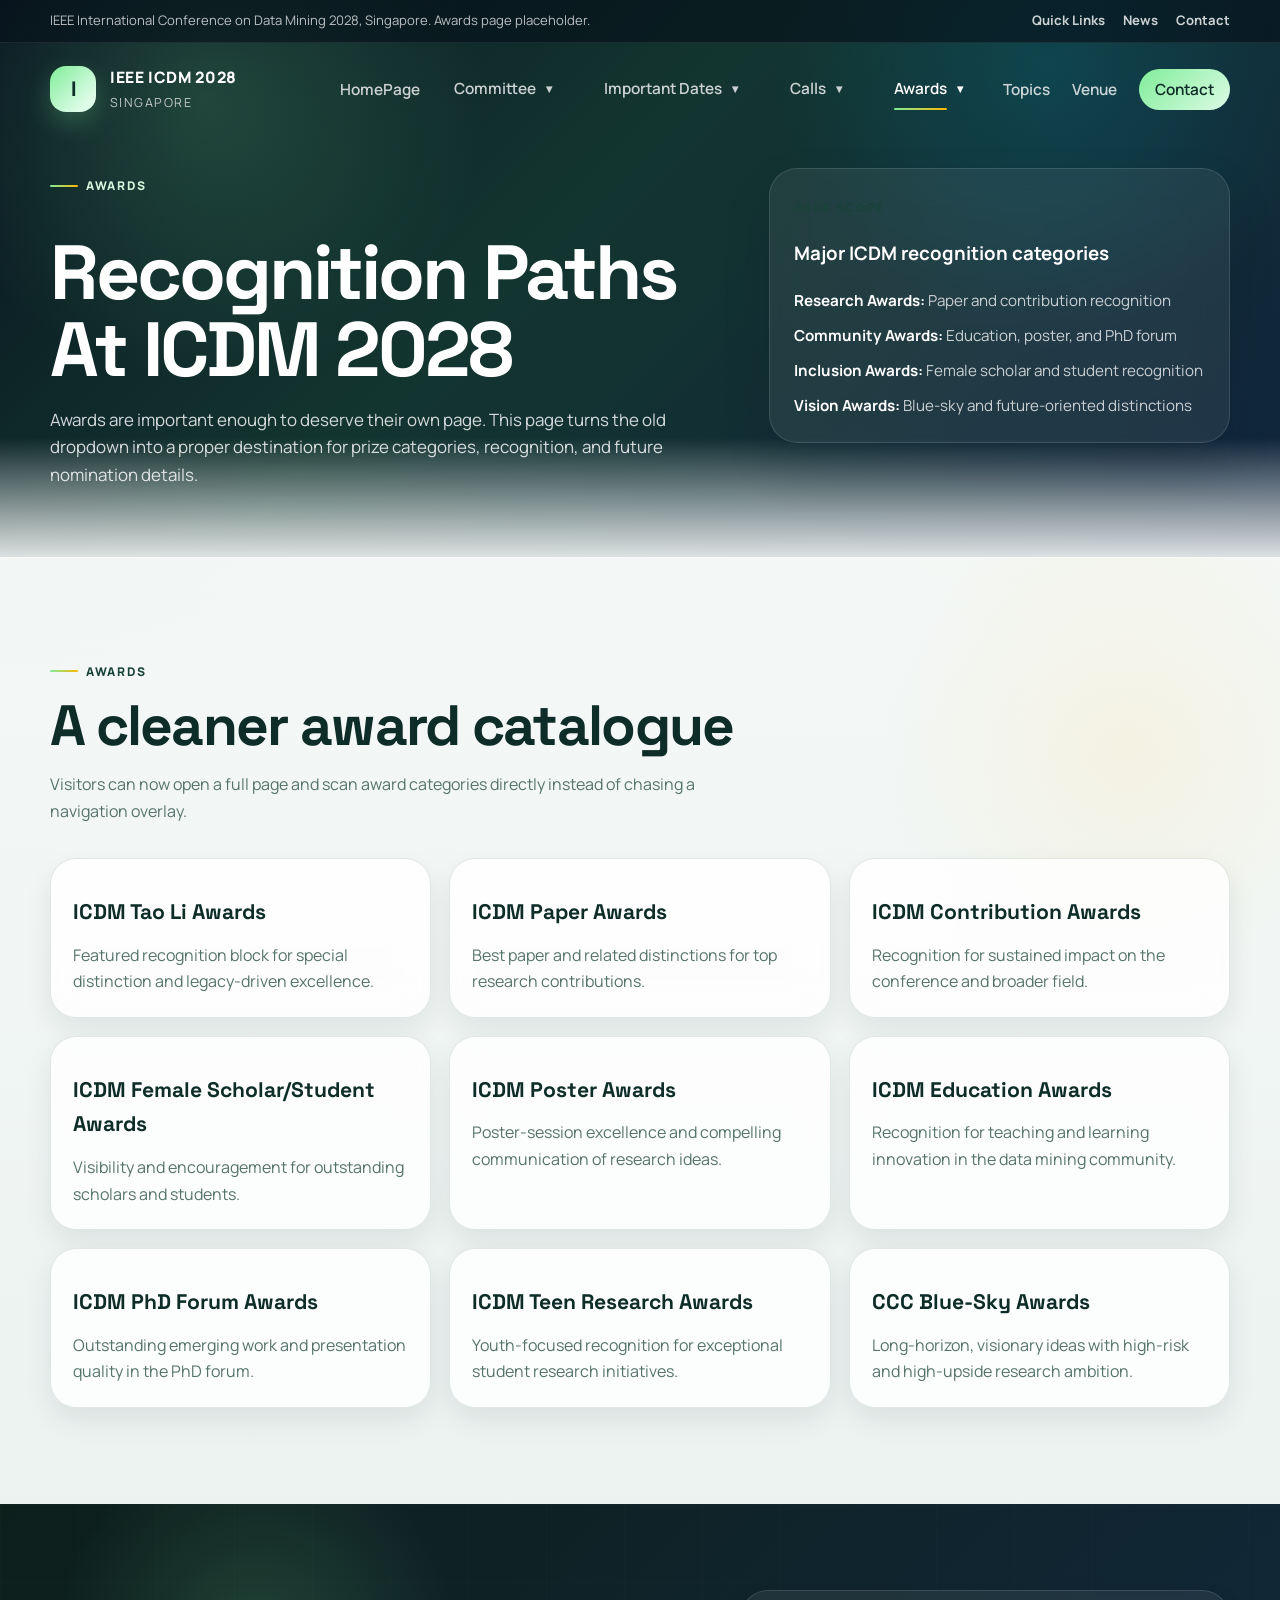
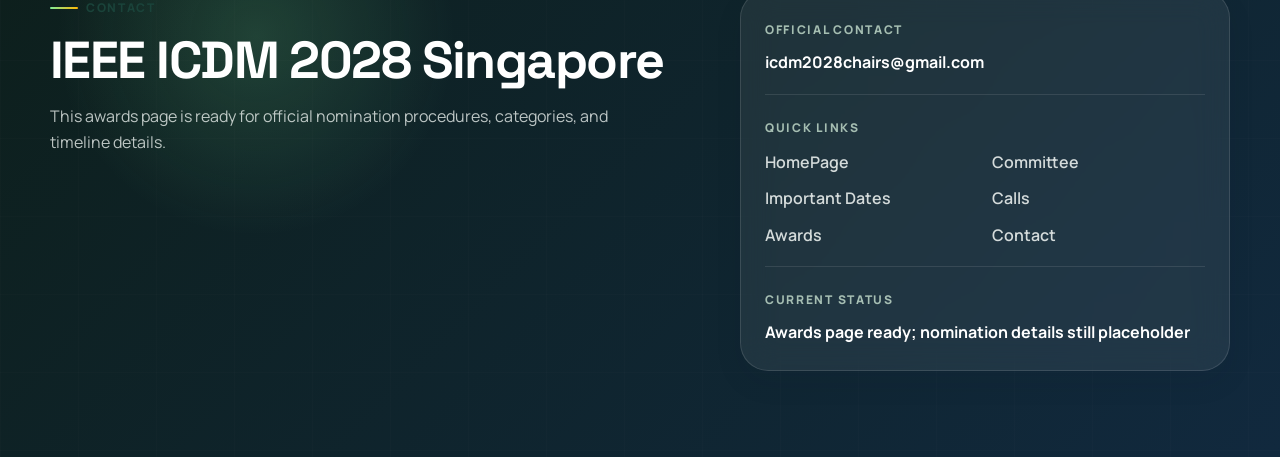
==== commit a6c75f34: "Add files via upload" ====
--- a/awards.html
+++ b/awards.html
@@ -167,7 +167,7 @@
         <div class="footer-panel">
           <div class="footer-item">
             <span class="footer-label">Official Contact</span>
-            <strong>icdm2028@conference-placeholder.org</strong>
+            <strong>icdm2028chairs@gmail.com</strong>
           </div>
           <div class="footer-item">
             <span class="footer-label">Quick Links</span>
